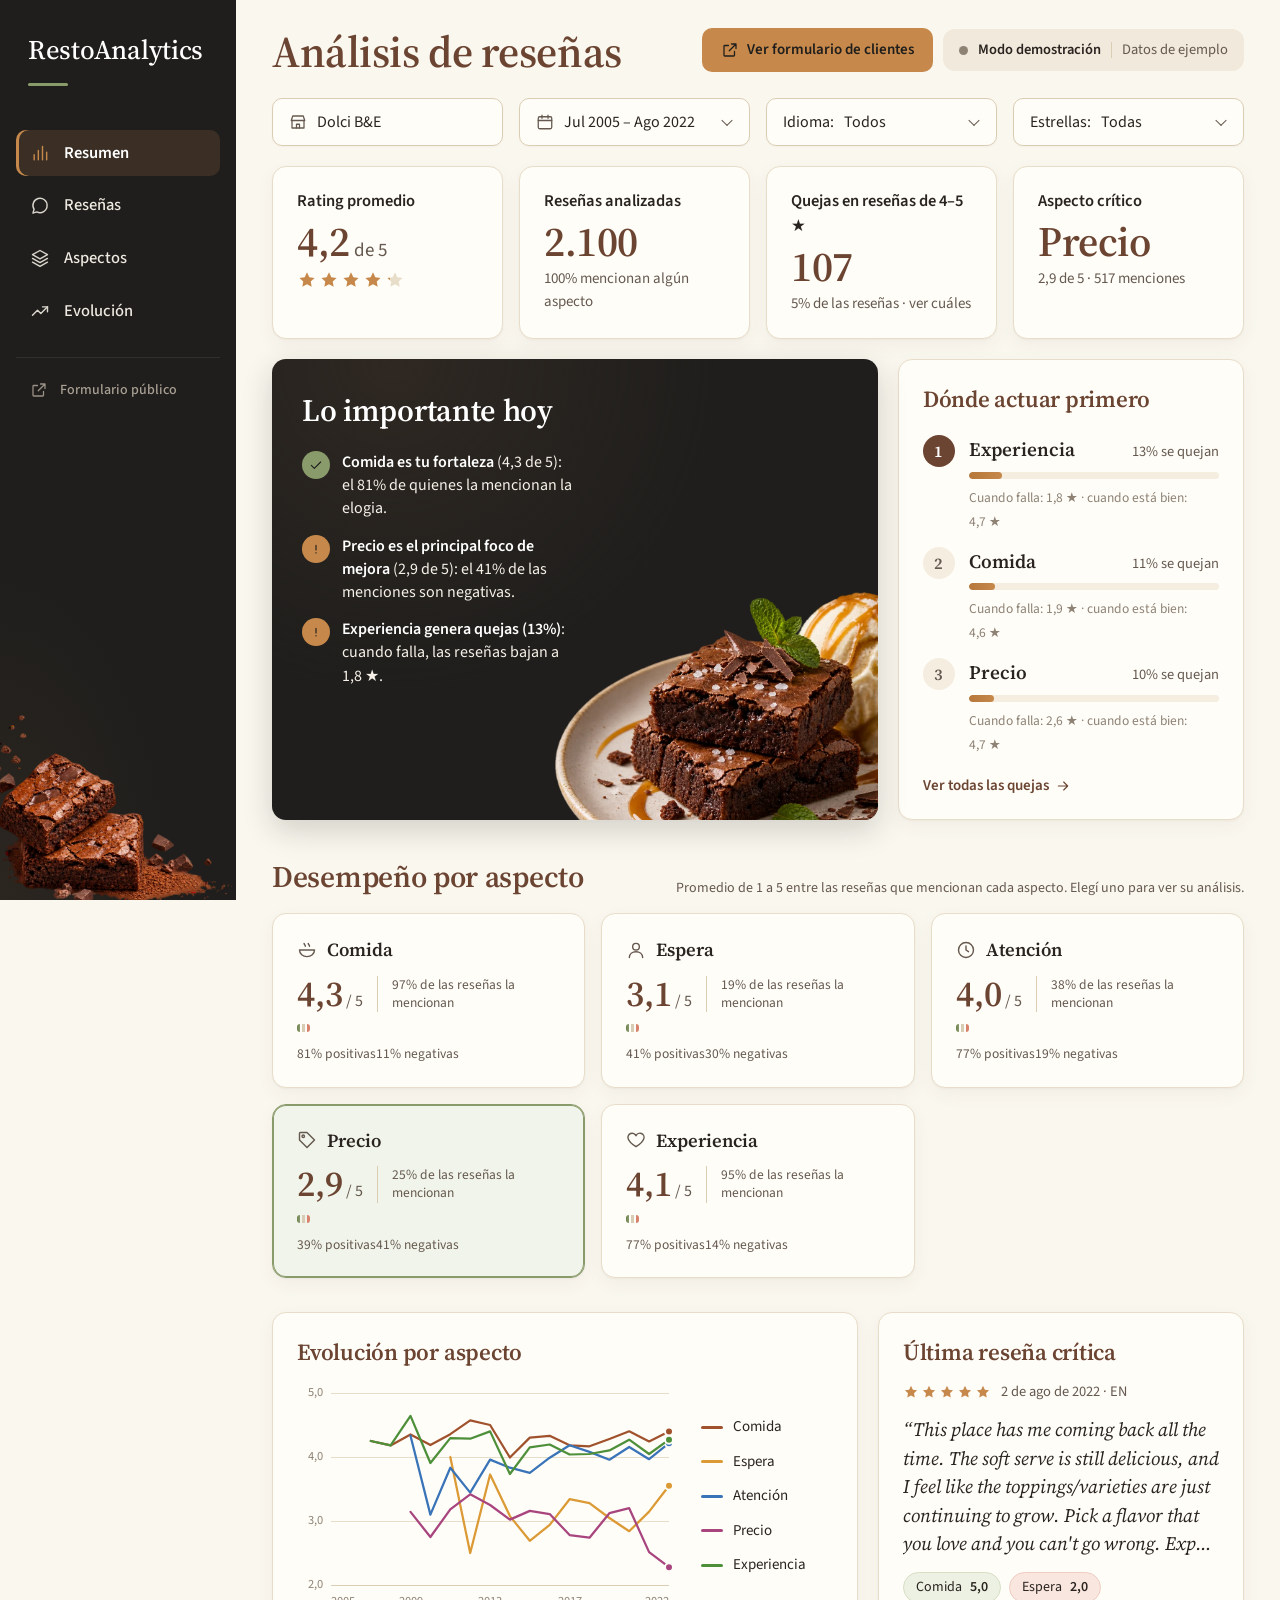
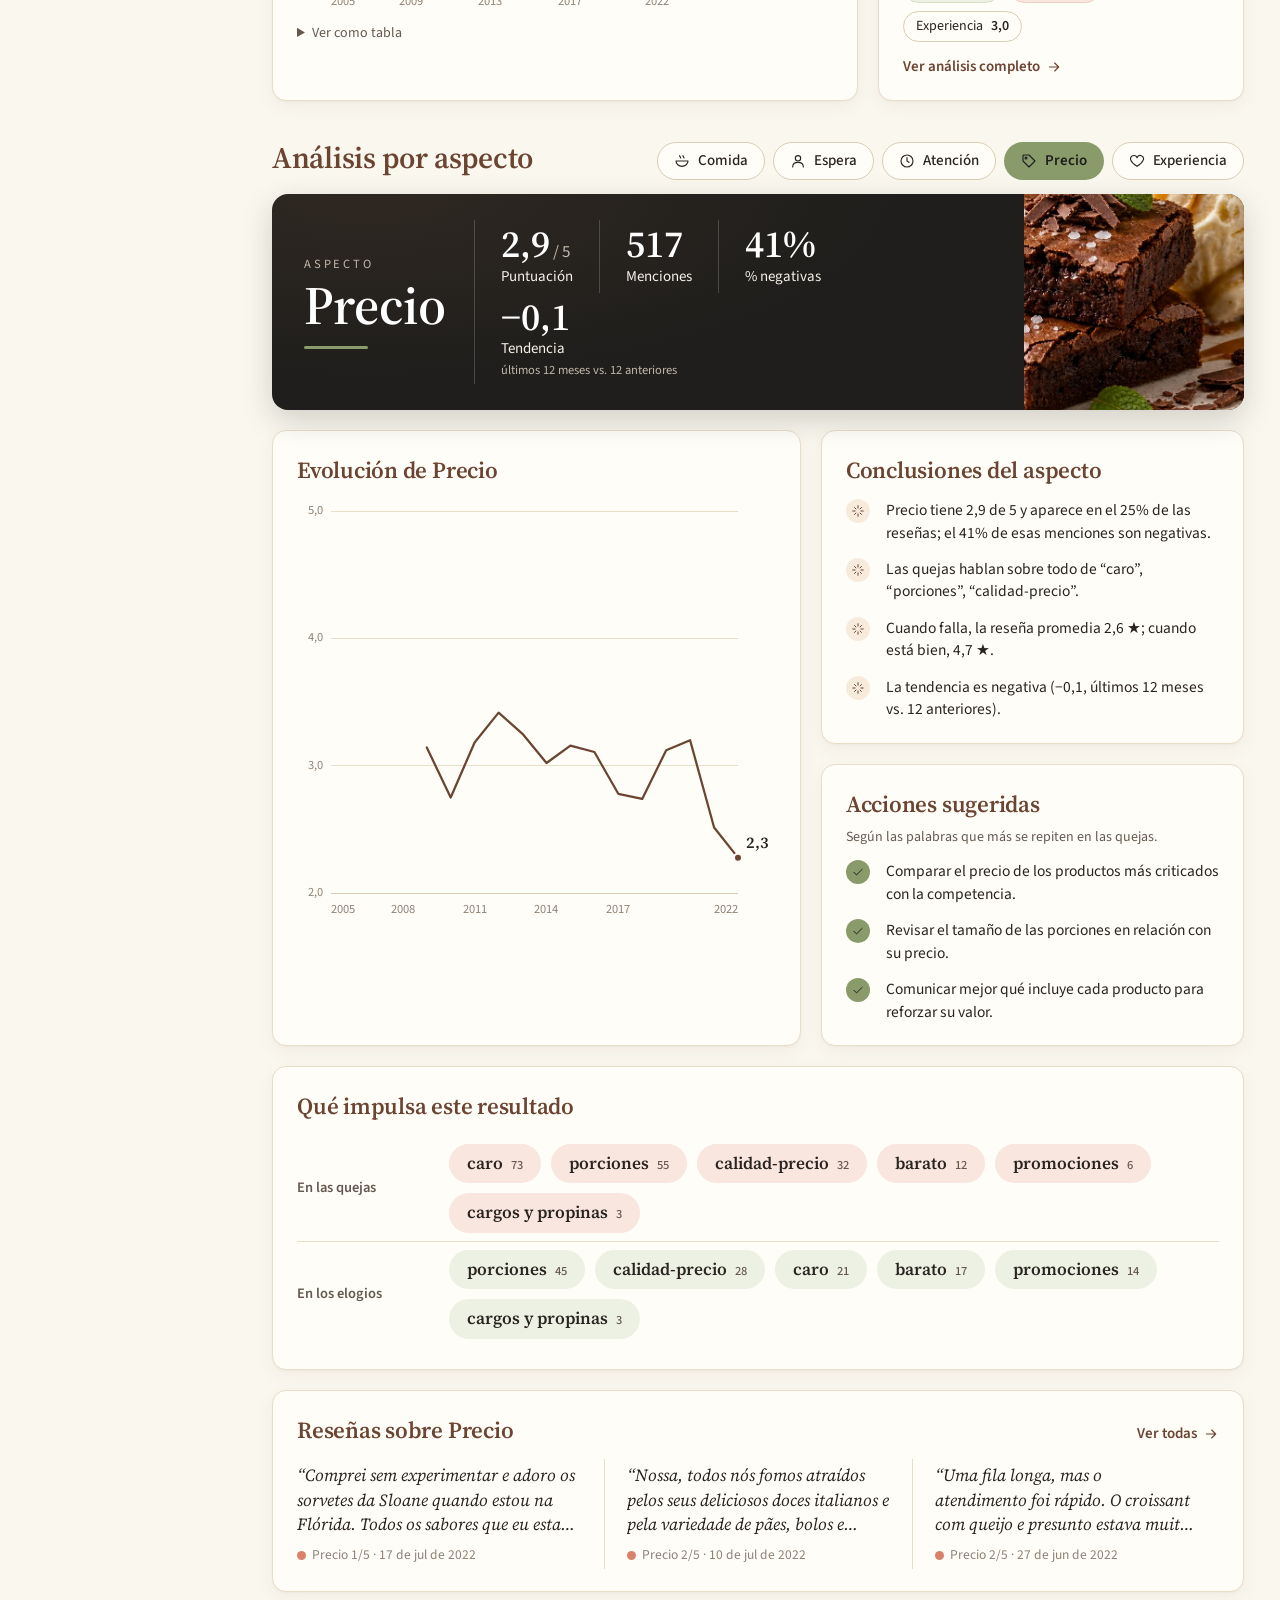
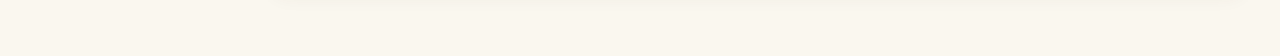
==== dashboard/index.html @ a72bbe3e "Dashboard de reseñas" ====
<!doctype html>
<html lang="es">
<head>
  <meta charset="utf-8">
  <meta name="viewport" content="width=device-width, initial-scale=1">
  <title>Resumen · RestoAnalytics</title>
  <meta name="description" content="Rendimiento y oportunidades del restaurante a partir de sus reseñas.">
  <link rel="icon" href="data:image/svg+xml,<svg xmlns='http://www.w3.org/2000/svg' viewBox='0 0 16 16'><rect width='16' height='16' rx='4' fill='%231F1E1C'/><path d='M4.5 12V9M8 12V5M11.5 12V7.5' stroke='%23C7894B' stroke-width='1.8' stroke-linecap='round'/></svg>">
  <link rel="preconnect" href="https://fonts.googleapis.com">
  <link rel="preconnect" href="https://fonts.gstatic.com" crossorigin>
  <link rel="stylesheet" href="https://fonts.googleapis.com/css2?family=Source+Sans+3:wght@400;500;600&family=Source+Serif+4:ital,opsz,wght@0,8..60,400;0,8..60,600;1,8..60,400&display=swap">
  <link rel="stylesheet" href="css/app.css">
</head>
<body class="app">
  <aside class="sidebar" id="sidebar"></aside>

  <main class="main" id="top">
    <header class="page-head">
      <div>
        <h1>Análisis de reseñas</h1>
      </div>
      <div class="sync" id="sync" role="status"></div>
    </header>

    <section class="filters" id="filters" aria-label="Filtros"></section>

    <div id="content">
      <section class="kpis" id="kpis" aria-label="Indicadores"></section>

      <section class="card received" id="received" hidden>
        <div class="related-head">
          <h2 class="card-title">Reseñas recibidas</h2>
          <a class="link" href="resenas.html?preset=pending">Ver en Reseñas <svg class="icon" width="16" height="16" viewBox="0 0 24 24" fill="none" stroke="currentColor" stroke-width="1.7" stroke-linecap="round" stroke-linejoin="round" aria-hidden="true"><path d="M5 12h14M13 6l6 6-6 6"/></svg></a>
        </div>
        <p class="muted small">Llegaron desde el formulario y esperan el análisis del modelo.</p>
        <div class="received-list" id="received-list"></div>
      </section>

      <section class="row-important">
        <div class="dark-card">
          <h2>Lo importante hoy</h2>
          <ul class="bullets" id="important-list"></ul>
          <div class="dark-img" aria-hidden="true">
            <img src="img/brownie-plato.webp" alt="">
          </div>
        </div>
        <div class="card">
          <h2 class="card-title">Dónde actuar primero</h2>
          <ol class="priority" id="priority"></ol>
          <a class="link" href="resenas.html?sent=neg">Ver todas las quejas <svg class="icon" width="16" height="16" viewBox="0 0 24 24" fill="none" stroke="currentColor" stroke-width="1.7" stroke-linecap="round" stroke-linejoin="round" aria-hidden="true"><path d="M5 12h14M13 6l6 6-6 6"/></svg></a>
        </div>
      </section>

      <section class="section">
        <div class="section-head">
          <h2>Desempeño por aspecto</h2>
          <p class="muted small">Promedio de 1 a 5 entre las reseñas que mencionan cada aspecto. Elegí uno para ver su análisis.</p>
        </div>
        <div class="aspects" id="aspects"></div>
      </section>

      <section class="row-evo" id="evolucion">
        <div class="card">
          <h2 class="card-title">Evolución por aspecto</h2>
          <div class="evo">
            <div class="chart" id="evo-chart"></div>
            <div class="legend" id="evo-legend" aria-label="Mostrar u ocultar aspectos"></div>
          </div>
          <details class="table-view">
            <summary>Ver como tabla</summary>
            <div class="table-scroll" id="evo-table"></div>
          </details>
        </div>
        <div class="card critical" id="critical"></div>
      </section>

      <section class="section" id="aspectos">
        <div class="section-head">
          <h2>Análisis por aspecto</h2>
          <div class="tabs" id="asp-tabs" role="group" aria-label="Aspecto"></div>
        </div>
        <div class="band" id="asp-band"></div>
        <div class="row-detail">
          <div class="card">
            <h2 class="card-title" id="asp-evo-title">Evolución</h2>
            <div class="chart" id="asp-evo"></div>
          </div>
          <div class="stack-cards">
            <div class="card">
              <h2 class="card-title">Conclusiones del aspecto</h2>
              <ul class="bullets light" id="asp-concl"></ul>
            </div>
            <div class="card">
              <h2 class="card-title">Acciones sugeridas</h2>
              <p class="muted small">Según las palabras que más se repiten en las quejas.</p>
              <ul class="bullets light" id="asp-actions"></ul>
            </div>
          </div>
        </div>
        <div class="card">
          <h2 class="card-title">Qué impulsa este resultado</h2>
          <div id="asp-drivers"></div>
        </div>
        <div class="card related-card">
          <div class="related-head">
            <h2 class="card-title" id="asp-related-title">Reseñas relacionadas</h2>
            <a class="link" id="asp-related-all" href="resenas.html">Ver todas <svg class="icon" width="16" height="16" viewBox="0 0 24 24" fill="none" stroke="currentColor" stroke-width="1.7" stroke-linecap="round" stroke-linejoin="round" aria-hidden="true"><path d="M5 12h14M13 6l6 6-6 6"/></svg></a>
          </div>
          <div class="related-list" id="asp-related"></div>
        </div>
      </section>
    </div>

    <section class="card empty-state" id="empty" hidden>
      <h2>No hay reseñas para estos filtros</h2>
      <p class="muted">Ampliá el período o quitá algún filtro.</p>
    </section>
  </main>

  <script type="module" src="js/resumen.js"></script>
</body>
</html>
---- dashboard/css/app.css ----
/* RestoAnalytics — estilos compartidos (dashboard y formulario público) */

:root {
  color-scheme: light;
  /* Paleta RestoAnalytics */
  --carbon: #1F1E1C;   /* Carbón profundo: sidebar, navegación y contraste */
  --marfil: #FAF7EF;   /* Marfil cálido: fondo principal */
  --cacao: #6B4432;    /* Cacao: títulos, métricas destacadas y énfasis */
  --caramelo: #C7894B; /* Caramelo tostado: acciones principales, resaltados, estado activo */
  --arena: #E8DDC8;    /* Beige arena: tarjetas, separadores, bordes, estados neutros */
  --salvia: #8A9B6B;   /* Salvia suave: etiquetas, filtros, hover, selección, acentos */

  --page: var(--marfil);
  --card: #FFFDF8;
  --card-2: #F4EDE0;
  --line: var(--arena);
  --line-2: #DACDB3;
  --ink: #2A2420;
  --ink-2: #65594F;
  --muted: #8E8275;

  --accent: var(--caramelo);
  --accent-hover: #B87A3D;
  --accent-wash: #F7EBDD;
  --sel: var(--salvia);
  --sel-wash: #F1F4EA;
  --good: #6F8150;
  --good-2: var(--salvia);
  --good-wash: #EDF1E3;

  --bad: #B0442E;
  --bad-soft: #D9826B;
  --bad-wash: #F8E6DF;
  --bad-line: #EFCDC2;
  --mid: #D8CCB4;
  --beige: #EFE5D3;

  --sidebar: var(--carbon);
  --sidebar-ink: #EFEAE1;
  --sidebar-muted: #A99F92;
  --sidebar-active: #3B2F25;
  --dark: var(--carbon);
  --dark-ink: #F6F1E8;
  --dark-muted: #C2B8AA;

  --star: var(--caramelo);
  --star-off: var(--arena);

  /* series de los gráficos (validadas para daltonismo, misma familia de color) */
  --c1: #A0522D; --c2: #DB9A35; --c3: #3A74B8; --c4: #A8457F; --c5: #4E8F3A;

  --serif: "Source Serif 4", Georgia, "Times New Roman", serif;
  --sans: "Source Sans 3", system-ui, -apple-system, "Segoe UI", sans-serif;
  --radius: 14px;
  --shadow: 0 1px 2px rgba(80, 55, 35, .04), 0 6px 18px rgba(80, 55, 35, .05);
}

* { box-sizing: border-box; }
html { -webkit-text-size-adjust: 100%; scroll-behavior: smooth; }
body {
  margin: 0; background: var(--page); color: var(--ink);
  font: 16px/1.5 var(--sans);
  -webkit-font-smoothing: antialiased;
}
h1, h2, h3 { margin: 0; font-family: var(--serif); font-weight: 600; letter-spacing: -.01em; color: var(--cacao); }
p { margin: 0; }
button, input, select, textarea { font: inherit; color: inherit; }
a { color: inherit; }
[hidden] { display: none !important; }
.muted { color: var(--ink-2); }
.small { font-size: 14px; }
.icon { flex: none; }
:focus-visible { outline: 2px solid var(--cacao); outline-offset: 2px; }
.clamp { display: -webkit-box; -webkit-line-clamp: 5; -webkit-box-orient: vertical; overflow: hidden; }
.clamp3 { display: -webkit-box; -webkit-line-clamp: 3; -webkit-box-orient: vertical; overflow: hidden; }

/* ================= Estructura del dashboard ================= */
body.app { display: grid; grid-template-columns: 236px minmax(0, 1fr); min-height: 100vh; }

.sidebar {
  position: sticky; top: 0; height: 100vh; overflow: hidden;
  display: flex; flex-direction: column;
  background: radial-gradient(120% 60% at 0% 100%, #2c2620 0%, transparent 60%), var(--sidebar);
  color: var(--sidebar-ink); padding: 30px 16px 0;
}
.brand { display: block; text-decoration: none; color: #fff; padding: 0 12px; }
.brand span { font-family: var(--serif); font-size: 27px; font-weight: 500; letter-spacing: -.01em; }
.brand i { display: block; width: 40px; height: 3px; border-radius: 2px; background: var(--good-2); margin-top: 12px; }
.nav { display: grid; gap: 6px; margin-top: 44px; }
.nav-item {
  display: flex; align-items: center; gap: 14px; width: 100%;
  padding: 11px 14px; border: 0; border-radius: 10px; background: none;
  color: var(--sidebar-ink); font-size: 16.5px; font-weight: 500; text-decoration: none; text-align: left; cursor: pointer;
  transition: background .15s;
}
.nav-item:hover { background: rgba(255, 255, 255, .06); }
.nav-item.active { background: var(--sidebar-active); color: #fff; font-weight: 600; box-shadow: inset 3px 0 0 var(--caramelo); }
.nav-item.active .icon { color: var(--caramelo); opacity: 1; }
.nav-item .icon { opacity: .9; }
.nav-extra { margin-top: 22px; padding-top: 14px; border-top: 1px solid rgba(255, 255, 255, .08); display: grid; gap: 2px; }
.nav-item.small { font-size: 14px; color: var(--sidebar-muted); padding: 8px 14px; gap: 12px; }
.nav-item.small:hover { color: #fff; }
.leaves { position: relative; margin: auto -16px 0; height: 230px; min-height: 150px; flex: 0 1 230px; pointer-events: none; }
.leaves img { position: absolute; left: -6px; bottom: -6px; width: 252px; }
@media (max-height: 520px) { .leaves { display: none; } }

.main { padding: 28px 36px 64px; min-width: 0; max-width: 1500px; width: 100%; }
.page-head { display: flex; justify-content: space-between; align-items: flex-start; gap: 16px; flex-wrap: wrap; }
.page-head h1 { font-size: 44px; line-height: 1.1; }
.page-head .lead { font-family: var(--serif); font-size: 19px; color: var(--ink-2); margin-top: 6px; }

.sync {
  display: inline-flex; align-items: center; gap: 10px; flex-wrap: wrap;
  background: #F1E9DB; border-radius: 12px; padding: 10px 16px; font-size: 14.5px;
}
.sync .dot { width: 9px; height: 9px; border-radius: 50%; background: var(--muted); flex: none; }
.sync[data-state="ok"] .dot { background: var(--salvia); box-shadow: 0 0 0 3px rgba(138, 155, 107, .25); }
.sync[data-state="error"] .dot { background: var(--bad); }
.sync b { font-weight: 600; }
.sync .sep { width: 1px; height: 16px; background: var(--line-2); }
.sync span:last-child { color: var(--ink-2); }

.head-actions { display: flex; align-items: center; gap: 10px; flex-wrap: wrap; }
.btn.form-link { height: 44px; padding: 0 18px; font-size: 15px; text-decoration: none; }

/* Filtros */
.filters { display: grid; grid-template-columns: repeat(auto-fit, minmax(210px, 1fr)); gap: 16px; margin: 22px 0 20px; }
.fbox {
  position: relative; display: flex; align-items: center; gap: 10px; min-width: 0;
  height: 48px; padding: 0 40px 0 16px; background: var(--card);
  border: 1px solid var(--line-2); border-radius: 10px; box-shadow: 0 1px 2px rgba(70, 55, 30, .04);
  font-size: 16px; cursor: pointer;
}
.fbox:focus-within { outline: 2px solid var(--cacao); outline-offset: 1px; }
.fbox .icon { color: var(--ink-2); }
.fbox .prefix { white-space: nowrap; }
.fbox select { appearance: none; -webkit-appearance: none; border: 0; background: transparent; flex: 1; min-width: 0; height: 100%; cursor: pointer; outline: none; padding: 0; text-overflow: ellipsis; }
.fbox .chev { position: absolute; right: 18px; top: 50%; width: 8px; height: 8px; border-right: 1.7px solid var(--ink-2); border-bottom: 1.7px solid var(--ink-2); transform: translateY(-70%) rotate(45deg); pointer-events: none; }
.fbox.static { cursor: default; padding-right: 16px; }
.fbox.static span { white-space: nowrap; overflow: hidden; text-overflow: ellipsis; }

/* Tarjetas */
.card { background: var(--card); border: 1px solid var(--line); border-radius: var(--radius); padding: 22px 24px; box-shadow: var(--shadow); min-width: 0; }
.card-title { font-size: 23px; margin-bottom: 12px; }
.link { display: inline-flex; align-items: center; gap: 6px; color: var(--cacao); font-weight: 600; font-size: 15px; text-decoration: none; }
.link:hover { text-decoration: underline; }

.kpis { display: grid; grid-template-columns: repeat(4, minmax(0, 1fr)); gap: 16px; }
.kpis.three { grid-template-columns: repeat(3, minmax(0, 1fr)); }
.kpi { display: flex; flex-direction: column; gap: 4px; text-align: left; text-decoration: none; color: inherit; font: inherit; }
.kpi-label { font-size: 16.5px; font-weight: 600; }
.kpi-value { font-family: var(--serif); font-size: 42px; font-weight: 600; line-height: 1.1; letter-spacing: -.01em; color: var(--cacao); }
.kpi-value small { font-family: var(--sans); font-size: 19px; font-weight: 400; color: var(--ink-2); letter-spacing: 0; }
.kpi-sub { font-size: 15px; color: var(--ink-2); }
.kpi .stars { margin-top: 2px; }
.kpi.clickable { cursor: pointer; transition: border-color .15s; }
.kpi.clickable:hover { border-color: var(--sel); }
.delta.good { color: var(--cacao); }
.delta.bad { color: var(--bad); }

.stars { display: inline-flex; gap: 2px; vertical-align: middle; }

/* Reseñas recibidas desde el formulario */
.received { margin-top: 20px; }
.received .muted.small { margin: -6px 0 14px; }
.received-list { display: grid; grid-template-columns: repeat(3, minmax(0, 1fr)); gap: 14px; }
.received-item { display: flex; flex-direction: column; gap: 8px; align-items: flex-start; padding: 14px 16px; border: 1px solid var(--line); border-radius: 12px; background: var(--sel-wash); text-decoration: none; transition: border-color .15s; }
.received-item:hover { border-color: var(--sel); }
.received-item .meta { display: flex; align-items: center; gap: 10px; flex-wrap: wrap; font-size: 14px; color: var(--ink-2); }
.received-item q { font-family: var(--serif); font-style: italic; font-size: 17px; line-height: 1.45; }
@media (max-width: 900px) { .received-list { grid-template-columns: 1fr; } }

/* Lo importante + prioridades */
.row-important { display: grid; grid-template-columns: minmax(0, 1.75fr) minmax(0, 1fr); gap: 20px; margin-top: 20px; }
.dark-card {
  position: relative; overflow: hidden; border-radius: var(--radius); min-height: 230px;
  background: radial-gradient(90% 120% at 20% 0%, #2f2822 0%, transparent 60%), var(--dark);
  color: var(--dark-ink); padding: 28px 30px; box-shadow: 0 10px 30px rgba(30, 25, 15, .18);
}
.dark-card h2 { color: #fff; font-size: 31px; margin-bottom: 18px; position: relative; z-index: 1; }
.dark-card .bullets { max-width: 50%; position: relative; z-index: 1; }
.dark-img { position: absolute; top: 0; right: 0; bottom: 0; width: 62%; pointer-events: none; overflow: hidden; }
.dark-img img { position: absolute; right: -10%; bottom: -14%; width: 96%; max-width: 460px; height: auto; }

.bullets { list-style: none; margin: 0; padding: 0; display: grid; gap: 14px; }
.bullets li { display: grid; grid-template-columns: 28px 1fr; gap: 12px; align-items: start; font-size: 16px; line-height: 1.45; }
.bullets b { font-weight: 600; color: #fff; }
.bullet { width: 28px; height: 28px; border-radius: 50%; display: grid; place-items: center; }
.bullet.good { background: var(--salvia); color: var(--carbon); }
.bullet.bad { background: var(--caramelo); color: var(--carbon); }
.bullet.eye, .bullet.info { background: rgba(255, 255, 255, .12); color: #fff; }
.bullets.light li { font-size: 15.5px; color: var(--ink); }
.bullets.light .bullet { width: 24px; height: 24px; }
.bullets.light .bullet.info { background: var(--accent-wash); color: var(--cacao); }

.priority { list-style: none; margin: 0 0 10px; padding: 0; display: grid; }
.priority li { display: grid; grid-template-columns: 32px 1fr; gap: 14px; padding: 7px 0; }
.rank { width: 32px; height: 32px; border-radius: 50%; display: grid; place-items: center; background: var(--card-2); color: var(--ink-2); font-family: var(--serif); font-weight: 600; }
.priority li:first-child .rank { background: var(--cacao); color: #fff; }
.prio-top { display: flex; justify-content: space-between; align-items: baseline; gap: 10px; }
.prio-name { border: 0; background: none; padding: 0; cursor: pointer; font-family: var(--serif); font-size: 19px; font-weight: 600; text-align: left; }
.prio-name:hover { color: var(--cacao); }
.prio-val { font-size: 14.5px; color: var(--ink-2); white-space: nowrap; }
.track { height: 7px; border-radius: 4px; background: var(--card-2); margin: 8px 0 6px; overflow: hidden; }
.track i { display: block; height: 100%; border-radius: 4px; background: linear-gradient(90deg, #B5773A, var(--caramelo)); }
.prio-note { font-size: 13.5px; color: var(--muted); }

/* Secciones */
.section { margin-top: 34px; }
.section-head { display: flex; justify-content: space-between; align-items: flex-end; gap: 8px 20px; flex-wrap: wrap; margin-bottom: 14px; }
.section-head h2 { font-size: 30px; }

/* Aspectos */
.aspects { display: grid; grid-template-columns: repeat(5, minmax(0, 1fr)); gap: 16px; }
.asp { display: flex; flex-direction: column; gap: 12px; text-align: left; cursor: pointer; font: inherit; color: inherit; transition: border-color .15s, background .15s; }
.asp:hover { border-color: var(--sel); }
.asp.selected { border-color: var(--sel); background: var(--sel-wash); box-shadow: 0 0 0 1px var(--sel) inset, var(--shadow); }
.asp.empty { cursor: default; }
.asp-head { display: flex; align-items: center; gap: 10px; font-family: var(--serif); font-size: 18.5px; font-weight: 600; }
.asp-head .icon { color: var(--ink-2); }
.asp-mid { display: grid; grid-template-columns: auto 1fr; gap: 14px; align-items: center; }
.asp-score { font-family: var(--serif); font-size: 36px; font-weight: 600; line-height: 1; white-space: nowrap; color: var(--cacao); }
.asp-score small { font-family: var(--sans); font-size: 16px; font-weight: 400; color: var(--ink-2); }
.asp-ment { font-size: 13.5px; color: var(--ink-2); border-left: 1px solid var(--line-2); padding-left: 14px; line-height: 1.35; }
.asp-delta { font-size: 13px; color: var(--ink-2); }
.asp-delta.good { color: var(--cacao); } .asp-delta.bad { color: var(--bad); }
.stack { display: flex; gap: 2px; height: 8px; }
.stack i { display: block; height: 100%; min-width: 3px; }
.stack i:first-child { border-radius: 4px 0 0 4px; }
.stack i:last-child { border-radius: 0 4px 4px 0; }
.stack i:only-child { border-radius: 4px; }
.stack .pos { background: linear-gradient(90deg, var(--good), var(--good-2)); }
.stack .mid { background: var(--mid); }
.stack .neg { background: var(--bad-soft); }
.asp-foot { display: flex; justify-content: space-between; font-size: 13.5px; color: var(--ink-2); }

/* Evolución */
.row-evo { display: grid; grid-template-columns: minmax(0, 1.6fr) minmax(0, 1fr); gap: 20px; margin-top: 34px; scroll-margin-top: 20px; }
.evo { display: grid; grid-template-columns: minmax(0, 1fr) 140px; gap: 12px; align-items: center; }
.legend { display: flex; flex-direction: column; gap: 2px; }
.legend button { display: inline-flex; align-items: center; gap: 10px; border: 0; background: none; padding: 5px 8px; border-radius: 8px; font-size: 15px; cursor: pointer; text-align: left; }
.legend button:hover { background: var(--card-2); }
.legend button[aria-pressed="false"] { color: var(--muted); }
.legend button[aria-pressed="false"] .key { opacity: .25; }
.key { width: 22px; height: 3px; border-radius: 2px; display: inline-block; flex: none; }
.chart { position: relative; width: 100%; min-width: 0; }
.chart svg { display: block; overflow: visible; }
.chart .grid { stroke: var(--line); stroke-width: 1; shape-rendering: crispEdges; }
.chart .base { stroke: var(--line-2); stroke-width: 1; shape-rendering: crispEdges; }
.chart .tick { fill: var(--muted); font-size: 12.5px; font-family: var(--sans); font-variant-numeric: tabular-nums; }
.chart .line { fill: none; stroke-width: 2.25; stroke-linejoin: round; stroke-linecap: round; }
.chart .dot { stroke: var(--card); stroke-width: 2; }
.chart .cross { stroke: var(--line-2); stroke-width: 1; }
.chart .end-label { fill: var(--ink); font-family: var(--serif); font-size: 16px; font-weight: 600; }
.chart-empty { color: var(--muted); padding: 48px 0; text-align: center; }
.table-view { margin-top: 12px; font-size: 14px; }
.table-view summary { cursor: pointer; color: var(--ink-2); width: max-content; }
.table-scroll { overflow-x: auto; }
table.data { border-collapse: collapse; width: 100%; font-size: 13.5px; font-variant-numeric: tabular-nums; margin-top: 8px; }
table.data th, table.data td { padding: 7px 10px; text-align: right; border-bottom: 1px solid var(--line); white-space: nowrap; }
table.data th:first-child, table.data td:first-child { text-align: left; }
table.data th { font-weight: 600; color: var(--ink-2); }

.critical .meta { display: flex; align-items: center; gap: 10px; flex-wrap: wrap; font-size: 14.5px; color: var(--ink-2); }
.quote { font-family: var(--serif); font-style: italic; font-size: 19px; line-height: 1.5; margin: 12px 0 14px; quotes: none; }
.critical .link { margin-top: 14px; }

.chips { display: flex; flex-wrap: wrap; gap: 8px; }
.chip { display: inline-flex; align-items: center; gap: 8px; padding: 4px 12px; border: 1px solid var(--line-2); border-radius: 999px; background: var(--card); font-size: 14px; white-space: nowrap; }
.chip b { font-weight: 600; font-variant-numeric: tabular-nums; }
.chip.neg { background: var(--bad-wash); border-color: var(--bad-line); }
.chip.pos { background: var(--good-wash); border-color: #D6DFC4; }
.chip.focus { box-shadow: 0 0 0 1.5px var(--ink-2); }
.chip.wait { background: var(--card-2); color: var(--ink-2); }

/* Análisis por aspecto */
#aspectos { scroll-margin-top: 20px; }
.tabs { display: flex; flex-wrap: wrap; gap: 8px; }
.tab { display: inline-flex; align-items: center; gap: 8px; height: 38px; padding: 0 16px; border-radius: 999px; border: 1px solid var(--line-2); background: var(--card); font-size: 15px; font-weight: 500; cursor: pointer; }
.tab:hover { border-color: var(--sel); }
.tab[aria-pressed="true"] { background: var(--salvia); border-color: transparent; color: var(--carbon); font-weight: 600; }

.band {
  position: relative; overflow: hidden; border-radius: 16px; min-height: 156px;
  display: grid; grid-template-columns: auto 1fr; align-items: center; gap: 28px;
  padding: 26px 32px; color: var(--dark-ink);
  background: radial-gradient(90% 140% at 10% 0%, #2f2822 0%, transparent 60%), var(--dark);
  box-shadow: 0 10px 30px rgba(30, 25, 15, .18);
}
.band-name .eyebrow { display: block; font-size: 12.5px; letter-spacing: .22em; text-transform: uppercase; color: var(--dark-muted); }
.band-name strong { display: block; font-family: var(--serif); font-size: 54px; font-weight: 600; line-height: 1.05; color: #fff; margin-top: 4px; }
.band-name i { display: block; width: 64px; height: 3px; border-radius: 2px; background: var(--good-2); margin-top: 12px; }
.band-stats { display: flex; flex-wrap: wrap; margin-right: 280px; position: relative; z-index: 1; }
.band-stats > div { display: flex; flex-direction: column; padding: 4px 26px; border-left: 1px solid rgba(255, 255, 255, .18); }
.band-stats b { font-family: var(--serif); font-size: 38px; font-weight: 600; color: #fff; line-height: 1.1; white-space: nowrap; }
.band-stats b small { font-family: var(--sans); font-size: 17px; font-weight: 400; color: var(--dark-muted); }
.band-stats span { font-size: 15px; }
.band-stats small { font-size: 12.5px; color: var(--dark-muted); }
.band-img { position: absolute; top: 0; right: 0; bottom: 0; width: 290px; pointer-events: none; overflow: hidden; }
.band-img img { position: absolute; right: -14%; top: 50%; height: 175%; width: auto; transform: translateY(-50%); }

.row-detail { display: grid; grid-template-columns: minmax(0, 1.25fr) minmax(0, 1fr); gap: 20px; margin: 20px 0; }
.stack-cards { display: grid; gap: 20px; }
.stack-cards .card .muted.small { margin: -6px 0 12px; }

.driver-row { display: grid; grid-template-columns: 140px 1fr; gap: 12px; align-items: center; padding: 8px 0; }
.driver-row + .driver-row { border-top: 1px solid var(--line); }
.driver-label { font-size: 14.5px; font-weight: 600; color: var(--ink-2); }
.driver-list { display: flex; flex-wrap: wrap; gap: 10px; }
.driver { display: inline-flex; align-items: baseline; gap: 8px; padding: 7px 18px; border-radius: 999px; background: var(--beige); font-family: var(--serif); font-size: 17px; font-weight: 600; }
.driver small { font-family: var(--sans); font-size: 12.5px; font-weight: 500; color: var(--ink-2); }
.driver.neg { background: var(--bad-wash); }
.driver.pos { background: var(--good-wash); }

.related-card { margin-top: 20px; }
.related-head { display: flex; justify-content: space-between; align-items: baseline; gap: 12px; }
.related-list { display: grid; grid-template-columns: repeat(3, minmax(0, 1fr)); }
.related { display: block; padding: 4px 22px; border-left: 1px solid var(--line); text-decoration: none; }
.related:first-child { border-left: 0; padding-left: 0; }
.related q { font-family: var(--serif); font-style: italic; font-size: 17px; line-height: 1.45; }
.related:hover q { color: var(--cacao); }
.related .meta { display: flex; align-items: center; gap: 6px; margin-top: 8px; font-size: 13.5px; color: var(--muted); }
.score-dot { width: 9px; height: 9px; border-radius: 50%; display: inline-block; background: var(--mid); }
.score-dot.s1, .score-dot.s2 { background: var(--bad-soft); }
.score-dot.s4, .score-dot.s5 { background: var(--good); }

.empty-state { margin-top: 24px; text-align: center; padding: 56px 20px; }
.empty-state p { margin-top: 6px; }

/* ================= Explorador de reseñas ================= */
.pills { display: flex; flex-wrap: wrap; gap: 10px; margin: 20px 0; }
.pill { height: 42px; padding: 0 20px; border-radius: 999px; border: 1px solid var(--line-2); background: var(--card); font-size: 15.5px; font-weight: 500; cursor: pointer; }
.pill:hover { border-color: var(--sel); }
.pill[aria-pressed="true"] { background: var(--salvia); border-color: transparent; color: var(--carbon); font-weight: 600; }

.explorer { display: grid; grid-template-columns: minmax(340px, .9fr) minmax(0, 1.3fr); gap: 20px; align-items: start; }
.list-card { padding: 16px; }
.search { display: flex; align-items: center; gap: 10px; height: 48px; padding: 0 14px; border: 1px solid var(--line-2); border-radius: 10px; background: #fff; color: var(--ink-2); }
.search:focus-within { outline: 2px solid var(--cacao); outline-offset: 1px; }
.search input { flex: 1; min-width: 0; border: 0; background: none; outline: none; font-size: 16px; color: var(--ink); }
.tool-row { display: grid; grid-template-columns: repeat(3, minmax(0, 1fr)); gap: 8px; margin-top: 10px; }
.tool-row select {
  appearance: none; -webkit-appearance: none; height: 40px; min-width: 0; border-radius: 8px; border: 1px solid var(--line-2);
  background: var(--card) url("data:image/svg+xml,%3Csvg xmlns='http://www.w3.org/2000/svg' width='10' height='6'%3E%3Cpath d='M1 1l4 4 4-4' fill='none' stroke='%235c574f' stroke-width='1.5' stroke-linecap='round'/%3E%3C/svg%3E") no-repeat right 10px center;
  padding: 0 26px 0 10px; font-size: 14px; cursor: pointer; text-overflow: ellipsis;
}
.icon-btn { width: 40px; height: 40px; display: grid; place-items: center; border-radius: 8px; border: 1px solid var(--line-2); background: var(--card); cursor: pointer; color: var(--ink-2); }
.icon-btn:hover { background: var(--card-2); }
#count { margin: 10px 2px 8px; }
.list { display: grid; gap: 12px; }
.list-empty { padding: 32px 8px; text-align: center; }
.item { display: grid; gap: 8px; width: 100%; text-align: left; padding: 15px 16px; border: 1px solid var(--line); border-radius: 12px; background: var(--card); cursor: pointer; transition: border-color .15s, background .15s; }
.item:hover { border-color: var(--sel); }
.item.selected { border-color: var(--sel); background: var(--sel-wash); box-shadow: 0 0 0 1px var(--sel) inset; }
.item .meta, .detail .meta { display: flex; align-items: center; gap: 10px; flex-wrap: wrap; font-size: 14px; color: var(--ink-2); }
.flags { margin-left: auto; display: inline-flex; gap: 6px; color: var(--cacao); }
.item .quote { font-size: 17px; margin: 0; }
.no-rating { font-size: 13px; font-style: italic; color: var(--muted); }
.quote mark, .a-frag mark { background: rgba(199, 137, 75, .32); color: inherit; border-radius: 3px; padding: 0 1px; }
.btn.more { width: 100%; margin-top: 12px; justify-content: center; }

.detail { position: sticky; top: 20px; max-height: calc(100vh - 40px); overflow: auto; padding: 26px 30px; }
.detail-title { font-size: 31px; margin-bottom: 8px; }
.quote.big { font-size: 22px; margin: 14px 0; }
.orig summary { cursor: pointer; color: var(--cacao); font-size: 14.5px; font-weight: 600; }
.orig p { margin-top: 8px; font-size: 15px; color: var(--ink-2); font-style: italic; }
.sub-title { font-size: 23px; margin: 24px 0 8px; }
table.asp-table { width: 100%; border-collapse: collapse; font-size: 14.5px; }
table.asp-table th { text-align: left; font-size: 14px; font-weight: 600; color: var(--ink-2); padding: 8px 10px; border-bottom: 1px solid var(--line-2); }
table.asp-table td { padding: 12px 10px; border-bottom: 1px solid var(--line); vertical-align: top; }
.a-name { font-family: var(--serif); font-size: 17px; font-weight: 600; white-space: nowrap; }
.a-name .icon { vertical-align: -3px; margin-right: 8px; color: var(--ink-2); }
.a-score { white-space: nowrap; color: var(--ink-2); }
.a-score b { font-family: var(--serif); font-size: 17px; color: var(--ink); }
.mini { display: block; width: 100px; height: 6px; border-radius: 3px; background: var(--card-2); margin-top: 6px; overflow: hidden; }
.mini i { display: block; height: 100%; border-radius: 3px; }
.mini .pos { background: linear-gradient(90deg, var(--good), var(--good-2)); }
.mini .mid { background: var(--mid); }
.mini .neg { background: var(--bad-soft); }
.a-frag q { font-family: var(--serif); font-style: italic; }
.a-expl { color: var(--ink-2); }
tr.na td { color: var(--muted); }
tr.na .a-name { color: var(--ink-2); }
.general { font-size: 16px; line-height: 1.55; }
.notice { display: flex; gap: 10px; align-items: flex-start; margin-top: 16px; padding: 14px 16px; border-radius: 10px; background: var(--card-2); color: var(--ink-2); font-size: 15px; }
.reply-box { margin-top: 22px; padding: 14px 16px; border-radius: 12px; background: var(--accent-wash); border: 1px solid #EBD3B8; }
.reply-head { display: flex; align-items: center; gap: 8px; color: var(--cacao); margin-bottom: 6px; }
.reply-head .muted { margin-left: auto; font-size: 13.5px; }
.reply-form textarea { width: 100%; margin-top: 22px; border: 1px solid var(--line-2); border-radius: 10px; padding: 12px 14px; background: #fff; resize: vertical; font-size: 15.5px; }
.reply-form textarea:focus { outline: 2px solid var(--cacao); outline-offset: 1px; }
.actions { display: flex; gap: 12px; flex-wrap: wrap; margin-top: 22px; }
.note { margin-top: 10px; }
.detail-empty { display: grid; place-items: center; gap: 10px; padding: 80px 20px; color: var(--muted); text-align: center; }
.back { display: none; align-items: center; gap: 6px; border: 0; background: none; padding: 0; margin-bottom: 14px; color: var(--cacao); font-weight: 600; cursor: pointer; }

/* Botones */
.btn { display: inline-flex; align-items: center; justify-content: center; gap: 8px; height: 46px; padding: 0 24px; border-radius: 10px; border: 1px solid #cfc7b6; background: var(--card); font-size: 16px; font-weight: 500; cursor: pointer; transition: background .15s, border-color .15s; }
.btn:hover { background: var(--card-2); }
.btn.primary { background: var(--caramelo); border-color: transparent; color: var(--carbon); font-weight: 600; }
.btn.primary:hover { background: var(--accent-hover); }
.btn.primary:disabled { opacity: .6; cursor: wait; }
.btn.on { background: var(--sel-wash); border-color: var(--sel); color: var(--cacao); }

/* Tooltip y aviso */
.tip { position: fixed; z-index: 80; pointer-events: none; background: var(--card); border: 1px solid var(--line-2); border-radius: 10px; padding: 8px 12px; font-size: 13px; box-shadow: 0 8px 24px rgba(40, 30, 10, .14); min-width: 150px; max-width: 280px; }
.tip-title { color: var(--ink-2); margin-bottom: 4px; font-weight: 600; }
.tip-row { display: flex; align-items: center; gap: 8px; line-height: 1.75; }
.tip-row b { font-variant-numeric: tabular-nums; min-width: 28px; }
.tip-row span { color: var(--ink-2); }
.toast { position: fixed; left: 50%; bottom: 22px; transform: translateX(-50%); z-index: 90; background: var(--ink); color: var(--page); padding: 11px 18px; border-radius: 10px; font-size: 15px; max-width: calc(100% - 32px); box-shadow: 0 8px 24px rgba(0, 0, 0, .2); }

/* ================= Responsive del dashboard ================= */
@media (max-width: 1360px) {
  .aspects { grid-template-columns: repeat(3, minmax(0, 1fr)); }
  .band-stats { margin-right: 200px; }
  .band-img { width: 220px; }
}
@media (max-width: 1180px) {
  .row-important, .row-evo, .row-detail { grid-template-columns: 1fr; }
  .kpis { grid-template-columns: repeat(2, minmax(0, 1fr)); }
}
@media (max-width: 1023px) {
  .explorer { grid-template-columns: 1fr; }
  .detail { display: none; }
  body.detail-open { overflow: hidden; }
  body.detail-open .detail { display: block; position: fixed; inset: 0; z-index: 60; max-height: none; border-radius: 0; border: 0; padding: 20px 18px 40px; }
  .back { display: inline-flex; }
}
@media (max-width: 900px) {
  body.app { grid-template-columns: 1fr; grid-template-rows: auto 1fr; }
  .sidebar { position: static; height: auto; flex-direction: row; flex-wrap: wrap; align-items: center; gap: 10px 16px; padding: 14px 16px; }
  .brand span { font-size: 22px; }
  .brand i { margin-top: 6px; width: 28px; }
  .nav, .nav-extra { display: flex; margin: 0; padding: 0; border: 0; gap: 4px; overflow-x: auto; width: 100%; }
  .nav-item { width: auto; white-space: nowrap; padding: 8px 12px; font-size: 15px; gap: 8px; }
  .nav-item.small { padding: 6px 10px; }
  .leaves { display: none; }
  .main { padding: 20px 16px 48px; }
  .page-head h1 { font-size: 34px; }
  .page-head .lead { font-size: 17px; }
  .evo { grid-template-columns: 1fr; }
  .legend { flex-direction: row; flex-wrap: wrap; }
  .band { grid-template-columns: 1fr; gap: 16px; }
  .band-stats { margin-right: 0; }
  .band-stats > div:first-child { border-left: 0; padding-left: 0; }
  .band-img { display: none; }
  .related-list { grid-template-columns: 1fr; }
  .related { border-left: 0; border-top: 1px solid var(--line); padding: 14px 0; }
  .related:first-child { border-top: 0; padding-top: 4px; }
}
@media (max-width: 640px) {
  .kpis, .kpis.three { grid-template-columns: repeat(2, minmax(0, 1fr)); gap: 10px; }
  .kpis.three > :first-child { grid-column: 1 / -1; }
  .card { padding: 16px 18px; }
  .kpi-value { font-size: 32px; }
  .kpi-label { font-size: 15px; }
  .aspects { grid-template-columns: 1fr; }
  .dark-card .bullets { max-width: 100%; }
  .dark-img { display: none; }
  .section-head h2 { font-size: 26px; }
  .band-name strong { font-size: 42px; }
  .band-stats > div { padding: 6px 16px 6px 0; border-left: 0; }
  .band-stats b { font-size: 30px; }
  .driver-row { grid-template-columns: 1fr; }
  .tool-row { grid-template-columns: 1fr 1fr; }
  table.asp-table thead { display: none; }
  table.asp-table tr { display: grid; grid-template-columns: 1fr auto; gap: 4px 12px; padding: 12px 0; border-bottom: 1px solid var(--line); }
  table.asp-table td { border: 0; padding: 0; }
  table.asp-table td.a-frag, table.asp-table td.a-expl, tr.na td[colspan] { grid-column: 1 / -1; }
}

/* ================= Impresión (Reportes) ================= */
@media print {
  body.app { display: block; background: #fff; }
  .sidebar, .sync, .tabs, .pills, .actions, .table-view, .link, .list-tools, .btn.more, .back { display: none !important; }
  .main { padding: 0; max-width: none; }
  .card, .dark-card, .band { box-shadow: none; break-inside: avoid; }
  .detail { position: static; max-height: none; overflow: visible; }
  .fbox { box-shadow: none; }
}

/* ================= Formulario público ================= */
body.public { display: grid; grid-template-columns: minmax(340px, 42%) 1fr; min-height: 100vh; }
.pub-aside {
  position: sticky; top: 0; height: 100vh; overflow: hidden; color: #fff; padding: 56px 48px;
  background: radial-gradient(100% 70% at 0% 0%, #2f2822 0%, transparent 60%), var(--sidebar);
}
.pub-aside-text { position: relative; z-index: 2; }
.pub-aside .eyebrow { font-size: 13px; letter-spacing: .22em; text-transform: uppercase; color: var(--dark-muted); }
.pub-name { font-family: var(--serif); font-size: 54px; font-weight: 600; line-height: 1.05; margin-top: 10px; }
.rule { display: block; width: 64px; height: 3px; border-radius: 2px; background: var(--good-2); margin-top: 18px; }
.pub-hero { position: absolute; right: 4%; bottom: 3%; width: 78%; z-index: 1; }
.pub-hero img { display: block; width: 100%; }

.pub-main { position: relative; display: flex; flex-direction: column; align-items: center; justify-content: center; padding: 72px 24px 32px; }
.lang { position: absolute; top: 24px; right: 24px; display: flex; gap: 2px; background: var(--card-2); border-radius: 10px; padding: 3px; }
.lang button { height: 32px; padding: 0 12px; border: 0; background: none; border-radius: 7px; font-size: 13.5px; font-weight: 600; color: var(--ink-2); cursor: pointer; }
.lang button[aria-pressed="true"] { background: var(--card); color: var(--ink); box-shadow: 0 1px 2px rgba(0, 0, 0, .08); }
.pub-card { width: 100%; max-width: 580px; background: var(--card); border: 1px solid var(--line); border-radius: 18px; padding: 36px 36px 28px; box-shadow: var(--shadow); }
.pub-card h1 { font-size: 38px; line-height: 1.1; }
.pub-card .lead { font-size: 17px; color: var(--ink-2); margin: 10px 0 26px; }
.field { margin: 0 0 22px; padding: 0; border: 0; min-width: 0; }
.field > label, .field legend { display: block; font-size: 16px; font-weight: 600; margin-bottom: 8px; padding: 0; }
.opt { font-weight: 400; color: var(--muted); }
.rating-row { display: flex; align-items: center; gap: 12px; flex-wrap: wrap; }
.star-input { display: flex; gap: 2px; }
.star-btn { width: 46px; height: 46px; padding: 4px; border: 0; background: none; border-radius: 10px; cursor: pointer; }
.star-btn svg { width: 100%; height: 100%; fill: var(--star-off); transition: fill .12s, transform .12s; }
.star-btn.on svg { fill: var(--star); }
.star-btn:hover svg { transform: scale(1.06); }
.rating-label { font-size: 15.5px; color: var(--ink-2); min-width: 96px; }
.clear { border: 0; background: none; padding: 0; color: var(--cacao); font-size: 14px; text-decoration: underline; cursor: pointer; }
.field textarea, .field input {
  width: 100%; border: 1px solid var(--line-2); border-radius: 12px; padding: 14px 16px; background: #fff;
  font-size: 16.5px; line-height: 1.5; transition: border-color .15s, box-shadow .15s;
}
.field textarea { resize: vertical; min-height: 170px; }
.field textarea:focus, .field input:focus { outline: none; border-color: var(--caramelo); box-shadow: 0 0 0 3px rgba(199, 137, 75, .22); }
.under { display: flex; justify-content: space-between; align-items: flex-start; gap: 12px; margin-top: 10px; }
.topics { display: flex; flex-wrap: wrap; gap: 6px; align-items: center; font-size: 13.5px; color: var(--ink-2); }
.topic { background: var(--card-2); border-radius: 999px; padding: 2px 10px; }
.counter { font-size: 13px; color: var(--muted); font-variant-numeric: tabular-nums; white-space: nowrap; padding-top: 2px; }
.hp { position: absolute; left: -9999px; width: 1px; height: 1px; opacity: 0; }
.error { color: var(--bad); font-size: 15px; margin-bottom: 12px; }
.btn.big { width: 100%; height: 54px; font-size: 17.5px; }
.privacy { font-size: 13.5px; color: var(--muted); text-align: center; margin-top: 14px; }
.thanks { text-align: center; padding: 48px 36px; outline: none; }
.thanks-icon { width: 64px; height: 64px; border-radius: 50%; display: grid; place-items: center; background: var(--caramelo); color: var(--carbon); margin: 0 auto 18px; }
.thanks .lead { margin-bottom: 24px; }
.powered { margin-top: 22px; font-size: 13.5px; color: var(--muted); }
.powered b { font-family: var(--serif); font-weight: 600; color: var(--ink-2); }

@media (max-width: 900px) {
  body.public { grid-template-columns: 1fr; grid-template-rows: auto 1fr; }
  .pub-aside { position: relative; height: auto; min-height: 230px; padding: 28px 22px; }
  .pub-name { font-size: 38px; }
  .pub-hero { width: 46%; right: 2%; bottom: -8%; }
    .pub-main { padding: 16px 14px 28px; justify-content: flex-start; }
  .lang { position: static; align-self: flex-end; margin-bottom: 12px; }
  .pub-card { padding: 24px 20px 22px; border-radius: 16px; }
  .pub-card h1 { font-size: 30px; }
  .star-btn { width: 44px; height: 44px; }
  .under { flex-direction: column; gap: 6px; }
}
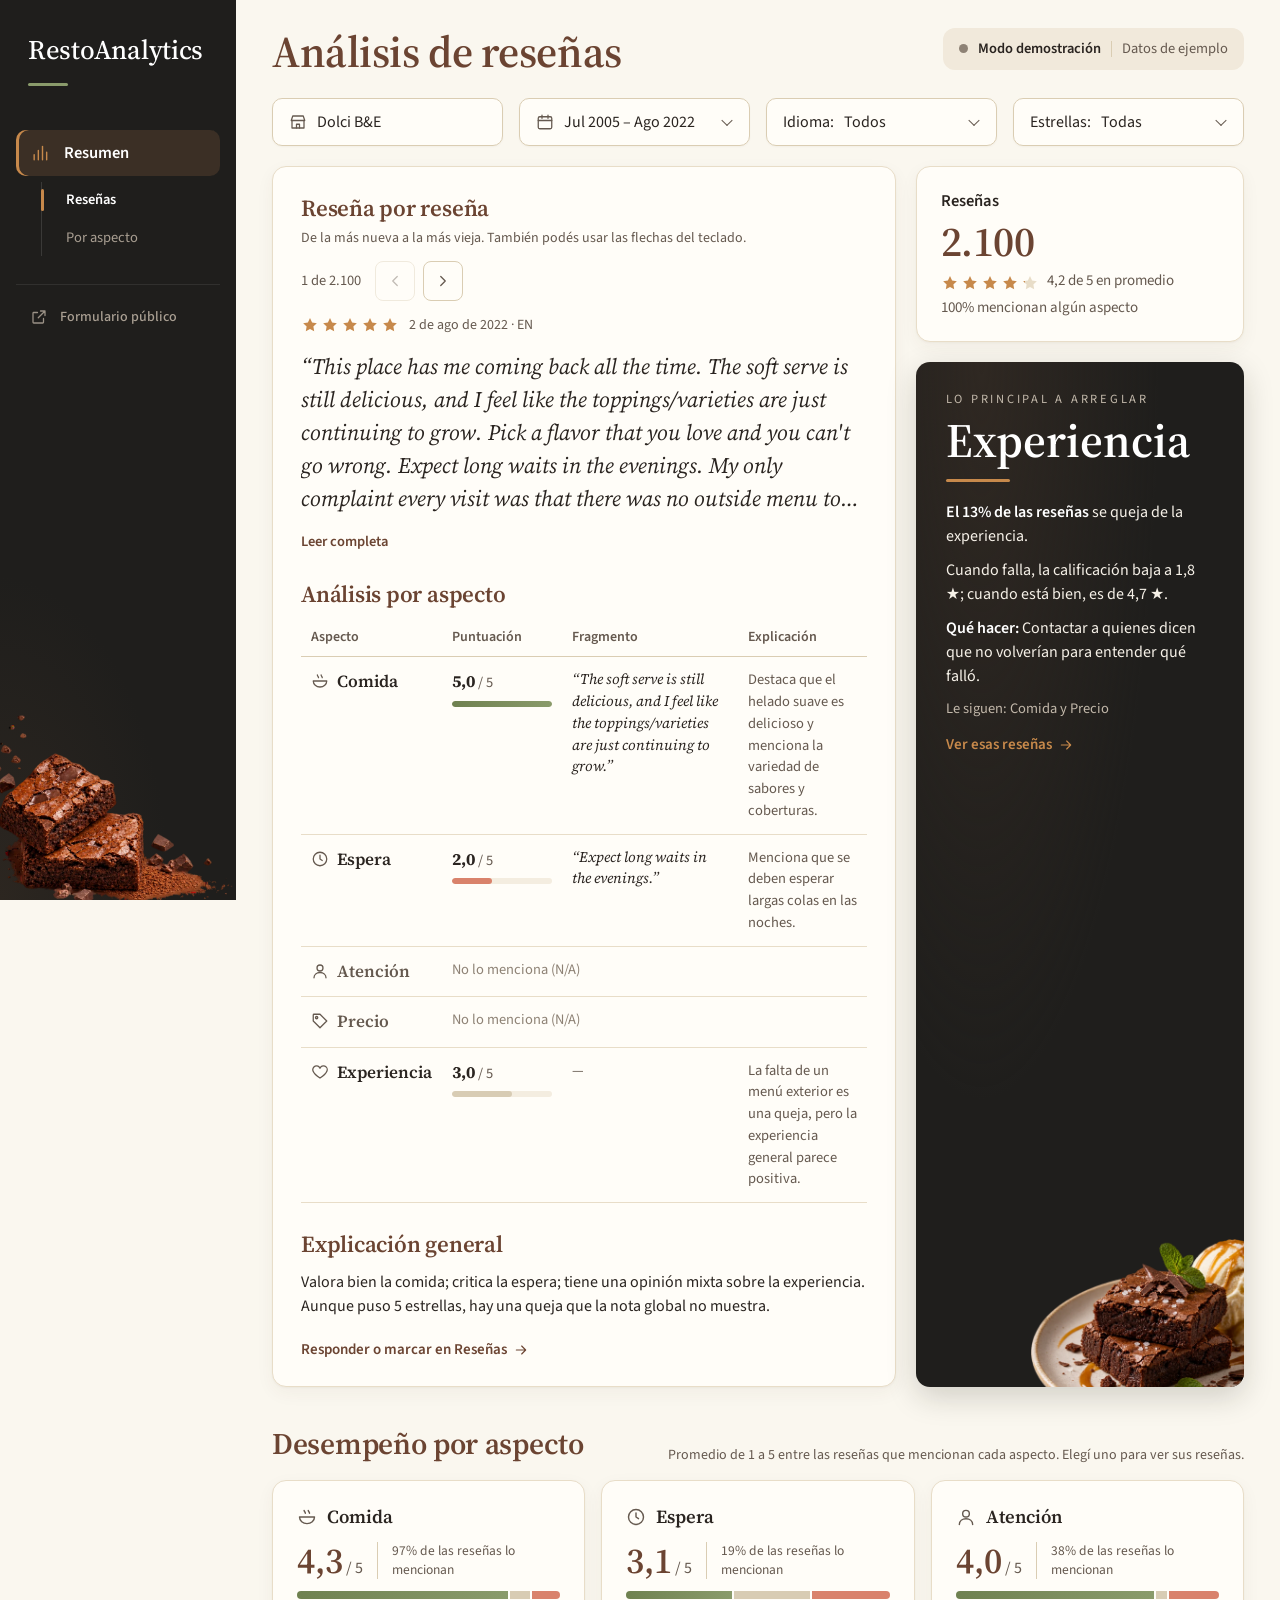
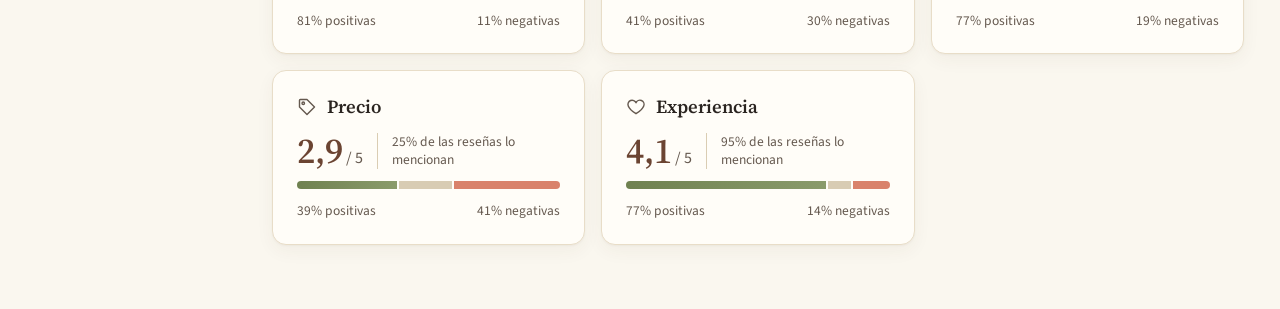
==== commit dc41ab08: "Dashboard: Resumen más simple con reseña por reseña y menú por secciones" ====
--- a/dashboard/index.html
+++ b/dashboard/index.html
@@ -4,7 +4,7 @@
   <meta charset="utf-8">
   <meta name="viewport" content="width=device-width, initial-scale=1">
   <title>Resumen · RestoAnalytics</title>
-  <meta name="description" content="Rendimiento y oportunidades del restaurante a partir de sus reseñas.">
+  <meta name="description" content="Las reseñas del restaurante, una por una, con lo que marca cada aspecto.">
   <link rel="icon" href="data:image/svg+xml,<svg xmlns='http://www.w3.org/2000/svg' viewBox='0 0 16 16'><rect width='16' height='16' rx='4' fill='%231F1E1C'/><path d='M4.5 12V9M8 12V5M11.5 12V7.5' stroke='%23C7894B' stroke-width='1.8' stroke-linecap='round'/></svg>">
   <link rel="preconnect" href="https://fonts.googleapis.com">
   <link rel="preconnect" href="https://fonts.gstatic.com" crossorigin>
@@ -14,7 +14,7 @@
 <body class="app">
   <aside class="sidebar" id="sidebar"></aside>
 
-  <main class="main" id="top">
+  <main class="main">
     <header class="page-head">
       <div>
         <h1>Análisis de reseñas</h1>
@@ -25,89 +25,25 @@
     <section class="filters" id="filters" aria-label="Filtros"></section>
 
     <div id="content">
-      <section class="kpis" id="kpis" aria-label="Indicadores"></section>
-
-      <section class="card received" id="received" hidden>
-        <div class="related-head">
-          <h2 class="card-title">Reseñas recibidas</h2>
-          <a class="link" href="resenas.html?preset=pending">Ver en Reseñas <svg class="icon" width="16" height="16" viewBox="0 0 24 24" fill="none" stroke="currentColor" stroke-width="1.7" stroke-linecap="round" stroke-linejoin="round" aria-hidden="true"><path d="M5 12h14M13 6l6 6-6 6"/></svg></a>
-        </div>
-        <p class="muted small">Llegaron desde el formulario y esperan el análisis del modelo.</p>
-        <div class="received-list" id="received-list"></div>
-      </section>
-
-      <section class="row-important">
-        <div class="dark-card">
-          <h2>Lo importante hoy</h2>
-          <ul class="bullets" id="important-list"></ul>
-          <div class="dark-img" aria-hidden="true">
-            <img src="img/brownie-plato.webp" alt="">
+      <section class="row-top">
+        <article class="card viewer" id="viewer" aria-label="Reseña por reseña"></article>
+        <div class="side-stack">
+          <div class="card kpi" id="kpi-count"></div>
+          <div class="dark-card fix" id="fix">
+            <div class="fix-body" id="fix-body"></div>
+            <div class="dark-img" aria-hidden="true">
+              <img src="img/brownie-plato.webp" alt="">
+            </div>
           </div>
         </div>
-        <div class="card">
-          <h2 class="card-title">Dónde actuar primero</h2>
-          <ol class="priority" id="priority"></ol>
-          <a class="link" href="resenas.html?sent=neg">Ver todas las quejas <svg class="icon" width="16" height="16" viewBox="0 0 24 24" fill="none" stroke="currentColor" stroke-width="1.7" stroke-linecap="round" stroke-linejoin="round" aria-hidden="true"><path d="M5 12h14M13 6l6 6-6 6"/></svg></a>
-        </div>
-      </section>
-
-      <section class="section">
-        <div class="section-head">
-          <h2>Desempeño por aspecto</h2>
-          <p class="muted small">Promedio de 1 a 5 entre las reseñas que mencionan cada aspecto. Elegí uno para ver su análisis.</p>
-        </div>
-        <div class="aspects" id="aspects"></div>
-      </section>
-
-      <section class="row-evo" id="evolucion">
-        <div class="card">
-          <h2 class="card-title">Evolución por aspecto</h2>
-          <div class="evo">
-            <div class="chart" id="evo-chart"></div>
-            <div class="legend" id="evo-legend" aria-label="Mostrar u ocultar aspectos"></div>
-          </div>
-          <details class="table-view">
-            <summary>Ver como tabla</summary>
-            <div class="table-scroll" id="evo-table"></div>
-          </details>
-        </div>
-        <div class="card critical" id="critical"></div>
       </section>
 
       <section class="section" id="aspectos">
         <div class="section-head">
-          <h2>Análisis por aspecto</h2>
-          <div class="tabs" id="asp-tabs" role="group" aria-label="Aspecto"></div>
+          <h2>Desempeño por aspecto</h2>
+          <p class="muted small">Promedio de 1 a 5 entre las reseñas que mencionan cada aspecto. Elegí uno para ver sus reseñas.</p>
         </div>
-        <div class="band" id="asp-band"></div>
-        <div class="row-detail">
-          <div class="card">
-            <h2 class="card-title" id="asp-evo-title">Evolución</h2>
-            <div class="chart" id="asp-evo"></div>
-          </div>
-          <div class="stack-cards">
-            <div class="card">
-              <h2 class="card-title">Conclusiones del aspecto</h2>
-              <ul class="bullets light" id="asp-concl"></ul>
-            </div>
-            <div class="card">
-              <h2 class="card-title">Acciones sugeridas</h2>
-              <p class="muted small">Según las palabras que más se repiten en las quejas.</p>
-              <ul class="bullets light" id="asp-actions"></ul>
-            </div>
-          </div>
-        </div>
-        <div class="card">
-          <h2 class="card-title">Qué impulsa este resultado</h2>
-          <div id="asp-drivers"></div>
-        </div>
-        <div class="card related-card">
-          <div class="related-head">
-            <h2 class="card-title" id="asp-related-title">Reseñas relacionadas</h2>
-            <a class="link" id="asp-related-all" href="resenas.html">Ver todas <svg class="icon" width="16" height="16" viewBox="0 0 24 24" fill="none" stroke="currentColor" stroke-width="1.7" stroke-linecap="round" stroke-linejoin="round" aria-hidden="true"><path d="M5 12h14M13 6l6 6-6 6"/></svg></a>
-          </div>
-          <div class="related-list" id="asp-related"></div>
-        </div>
+        <div class="aspects" id="aspects"></div>
       </section>
     </div>
 
--- a/dashboard/css/app.css
+++ b/dashboard/css/app.css
@@ -97,6 +97,12 @@
 .nav-item.active { background: var(--sidebar-active); color: #fff; font-weight: 600; box-shadow: inset 3px 0 0 var(--caramelo); }
 .nav-item.active .icon { color: var(--caramelo); opacity: 1; }
 .nav-item .icon { opacity: .9; }
+.nav-sub { display: grid; gap: 2px; margin: 0 0 6px 25px; padding-left: 12px; border-left: 1px solid rgba(255, 255, 255, .12); }
+.nav-subitem { position: relative; display: block; padding: 7px 12px; border-radius: 8px; color: var(--sidebar-muted); font-size: 14.5px; text-decoration: none; transition: color .15s, background .15s; }
+.nav-subitem:hover { color: #fff; background: rgba(255, 255, 255, .06); }
+.nav-subitem.active { color: #fff; font-weight: 600; }
+.nav-subitem.active::before { content: ""; position: absolute; left: -13px; top: 7px; bottom: 7px; width: 3px; border-radius: 2px; background: var(--caramelo); }
+#aspectos { scroll-margin-top: 24px; }
 .nav-extra { margin-top: 22px; padding-top: 14px; border-top: 1px solid rgba(255, 255, 255, .08); display: grid; gap: 2px; }
 .nav-item.small { font-size: 14px; color: var(--sidebar-muted); padding: 8px 14px; gap: 12px; }
 .nav-item.small:hover { color: #fff; }
@@ -119,9 +125,6 @@
 .sync b { font-weight: 600; }
 .sync .sep { width: 1px; height: 16px; background: var(--line-2); }
 .sync span:last-child { color: var(--ink-2); }
-
-.head-actions { display: flex; align-items: center; gap: 10px; flex-wrap: wrap; }
-.btn.form-link { height: 44px; padding: 0 18px; font-size: 15px; text-decoration: none; }
 
 /* Filtros */
 .filters { display: grid; grid-template-columns: repeat(auto-fit, minmax(210px, 1fr)); gap: 16px; margin: 22px 0 20px; }
@@ -160,61 +163,50 @@
 
 .stars { display: inline-flex; gap: 2px; vertical-align: middle; }
 
-/* Reseñas recibidas desde el formulario */
-.received { margin-top: 20px; }
-.received .muted.small { margin: -6px 0 14px; }
-.received-list { display: grid; grid-template-columns: repeat(3, minmax(0, 1fr)); gap: 14px; }
-.received-item { display: flex; flex-direction: column; gap: 8px; align-items: flex-start; padding: 14px 16px; border: 1px solid var(--line); border-radius: 12px; background: var(--sel-wash); text-decoration: none; transition: border-color .15s; }
-.received-item:hover { border-color: var(--sel); }
-.received-item .meta { display: flex; align-items: center; gap: 10px; flex-wrap: wrap; font-size: 14px; color: var(--ink-2); }
-.received-item q { font-family: var(--serif); font-style: italic; font-size: 17px; line-height: 1.45; }
-@media (max-width: 900px) { .received-list { grid-template-columns: 1fr; } }
-
-/* Lo importante + prioridades */
-.row-important { display: grid; grid-template-columns: minmax(0, 1.75fr) minmax(0, 1fr); gap: 20px; margin-top: 20px; }
 .dark-card {
   position: relative; overflow: hidden; border-radius: var(--radius); min-height: 230px;
   background: radial-gradient(90% 120% at 20% 0%, #2f2822 0%, transparent 60%), var(--dark);
   color: var(--dark-ink); padding: 28px 30px; box-shadow: 0 10px 30px rgba(30, 25, 15, .18);
 }
-.dark-card h2 { color: #fff; font-size: 31px; margin-bottom: 18px; position: relative; z-index: 1; }
-.dark-card .bullets { max-width: 50%; position: relative; z-index: 1; }
 .dark-img { position: absolute; top: 0; right: 0; bottom: 0; width: 62%; pointer-events: none; overflow: hidden; }
 .dark-img img { position: absolute; right: -10%; bottom: -14%; width: 96%; max-width: 460px; height: auto; }
 
-.bullets { list-style: none; margin: 0; padding: 0; display: grid; gap: 14px; }
-.bullets li { display: grid; grid-template-columns: 28px 1fr; gap: 12px; align-items: start; font-size: 16px; line-height: 1.45; }
-.bullets b { font-weight: 600; color: #fff; }
-.bullet { width: 28px; height: 28px; border-radius: 50%; display: grid; place-items: center; }
-.bullet.good { background: var(--salvia); color: var(--carbon); }
-.bullet.bad { background: var(--caramelo); color: var(--carbon); }
-.bullet.eye, .bullet.info { background: rgba(255, 255, 255, .12); color: #fff; }
-.bullets.light li { font-size: 15.5px; color: var(--ink); }
-.bullets.light .bullet { width: 24px; height: 24px; }
-.bullets.light .bullet.info { background: var(--accent-wash); color: var(--cacao); }
-
-.priority { list-style: none; margin: 0 0 10px; padding: 0; display: grid; }
-.priority li { display: grid; grid-template-columns: 32px 1fr; gap: 14px; padding: 7px 0; }
-.rank { width: 32px; height: 32px; border-radius: 50%; display: grid; place-items: center; background: var(--card-2); color: var(--ink-2); font-family: var(--serif); font-weight: 600; }
-.priority li:first-child .rank { background: var(--cacao); color: #fff; }
-.prio-top { display: flex; justify-content: space-between; align-items: baseline; gap: 10px; }
-.prio-name { border: 0; background: none; padding: 0; cursor: pointer; font-family: var(--serif); font-size: 19px; font-weight: 600; text-align: left; }
-.prio-name:hover { color: var(--cacao); }
-.prio-val { font-size: 14.5px; color: var(--ink-2); white-space: nowrap; }
-.track { height: 7px; border-radius: 4px; background: var(--card-2); margin: 8px 0 6px; overflow: hidden; }
-.track i { display: block; height: 100%; border-radius: 4px; background: linear-gradient(90deg, #B5773A, var(--caramelo)); }
-.prio-note { font-size: 13.5px; color: var(--muted); }
-
 /* Secciones */
+/* Resumen: reseña por reseña, cuántas hay y lo principal a arreglar */
+.row-top { display: grid; grid-template-columns: minmax(0, 1.9fr) minmax(300px, 1fr); gap: 20px; align-items: stretch; }
+.viewer { padding: 24px 28px; }
+.viewer-head { display: flex; justify-content: space-between; align-items: flex-start; gap: 12px 20px; flex-wrap: wrap; margin-bottom: 14px; }
+.viewer-head .card-title { margin-bottom: 2px; }
+.viewer-nav { display: flex; align-items: center; gap: 8px; }
+.viewer-pos { margin-right: 6px; font-size: 14.5px; color: var(--ink-2); font-variant-numeric: tabular-nums; white-space: nowrap; }
+.icon-btn:disabled { opacity: .4; cursor: default; background: var(--card); }
+.viewer .meta { display: flex; align-items: center; gap: 10px; flex-wrap: wrap; font-size: 14px; color: var(--ink-2); }
+.more-text { border: 0; background: none; padding: 0; color: var(--cacao); font-size: 14.5px; font-weight: 600; cursor: pointer; }
+.more-text:hover { text-decoration: underline; }
+.viewer-link { margin-top: 20px; }
+
+.side-stack { display: flex; flex-direction: column; gap: 20px; min-width: 0; }
+.kpi-rating { display: flex; align-items: center; gap: 8px; margin-top: 2px; font-size: 15px; color: var(--ink-2); }
+.dark-card.fix { flex: 1; min-height: 420px; padding-bottom: 150px; }
+.fix-body { position: relative; z-index: 1; }
+.fix-body .eyebrow { display: block; font-size: 12.5px; letter-spacing: .22em; text-transform: uppercase; color: var(--dark-muted); }
+.fix-name { display: block; margin-top: 6px; font-family: var(--serif); font-size: 48px; font-weight: 600; line-height: 1.05; color: #fff; }
+.fix .rule { background: var(--caramelo); margin: 14px 0 18px; }
+.fix-body p { margin: 0 0 10px; font-size: 16px; line-height: 1.5; color: var(--dark-ink); }
+.fix-body b { color: #fff; font-weight: 600; }
+.fix-body .fix-next { font-size: 14.5px; color: var(--dark-muted); }
+.link.light { margin-top: 4px; color: var(--caramelo); }
+.fix .dark-img { top: auto; height: 200px; width: 72%; }
+.fix .dark-img img { right: -10%; bottom: -22%; width: 100%; max-width: 330px; }
+
 .section { margin-top: 34px; }
 .section-head { display: flex; justify-content: space-between; align-items: flex-end; gap: 8px 20px; flex-wrap: wrap; margin-bottom: 14px; }
 .section-head h2 { font-size: 30px; }
 
 /* Aspectos */
 .aspects { display: grid; grid-template-columns: repeat(5, minmax(0, 1fr)); gap: 16px; }
-.asp { display: flex; flex-direction: column; gap: 12px; text-align: left; cursor: pointer; font: inherit; color: inherit; transition: border-color .15s, background .15s; }
+.asp { display: flex; flex-direction: column; gap: 12px; text-align: left; cursor: pointer; font: inherit; color: inherit; text-decoration: none; transition: border-color .15s, background .15s; }
 .asp:hover { border-color: var(--sel); }
-.asp.selected { border-color: var(--sel); background: var(--sel-wash); box-shadow: 0 0 0 1px var(--sel) inset, var(--shadow); }
 .asp.empty { cursor: default; }
 .asp-head { display: flex; align-items: center; gap: 10px; font-family: var(--serif); font-size: 18.5px; font-weight: 600; }
 .asp-head .icon { color: var(--ink-2); }
@@ -235,35 +227,10 @@
 .asp-foot { display: flex; justify-content: space-between; font-size: 13.5px; color: var(--ink-2); }
 
 /* Evolución */
-.row-evo { display: grid; grid-template-columns: minmax(0, 1.6fr) minmax(0, 1fr); gap: 20px; margin-top: 34px; scroll-margin-top: 20px; }
-.evo { display: grid; grid-template-columns: minmax(0, 1fr) 140px; gap: 12px; align-items: center; }
-.legend { display: flex; flex-direction: column; gap: 2px; }
-.legend button { display: inline-flex; align-items: center; gap: 10px; border: 0; background: none; padding: 5px 8px; border-radius: 8px; font-size: 15px; cursor: pointer; text-align: left; }
-.legend button:hover { background: var(--card-2); }
-.legend button[aria-pressed="false"] { color: var(--muted); }
-.legend button[aria-pressed="false"] .key { opacity: .25; }
 .key { width: 22px; height: 3px; border-radius: 2px; display: inline-block; flex: none; }
-.chart { position: relative; width: 100%; min-width: 0; }
-.chart svg { display: block; overflow: visible; }
-.chart .grid { stroke: var(--line); stroke-width: 1; shape-rendering: crispEdges; }
-.chart .base { stroke: var(--line-2); stroke-width: 1; shape-rendering: crispEdges; }
-.chart .tick { fill: var(--muted); font-size: 12.5px; font-family: var(--sans); font-variant-numeric: tabular-nums; }
-.chart .line { fill: none; stroke-width: 2.25; stroke-linejoin: round; stroke-linecap: round; }
-.chart .dot { stroke: var(--card); stroke-width: 2; }
-.chart .cross { stroke: var(--line-2); stroke-width: 1; }
-.chart .end-label { fill: var(--ink); font-family: var(--serif); font-size: 16px; font-weight: 600; }
-.chart-empty { color: var(--muted); padding: 48px 0; text-align: center; }
-.table-view { margin-top: 12px; font-size: 14px; }
-.table-view summary { cursor: pointer; color: var(--ink-2); width: max-content; }
 .table-scroll { overflow-x: auto; }
-table.data { border-collapse: collapse; width: 100%; font-size: 13.5px; font-variant-numeric: tabular-nums; margin-top: 8px; }
-table.data th, table.data td { padding: 7px 10px; text-align: right; border-bottom: 1px solid var(--line); white-space: nowrap; }
-table.data th:first-child, table.data td:first-child { text-align: left; }
-table.data th { font-weight: 600; color: var(--ink-2); }
-
-.critical .meta { display: flex; align-items: center; gap: 10px; flex-wrap: wrap; font-size: 14.5px; color: var(--ink-2); }
+
 .quote { font-family: var(--serif); font-style: italic; font-size: 19px; line-height: 1.5; margin: 12px 0 14px; quotes: none; }
-.critical .link { margin-top: 14px; }
 
 .chips { display: flex; flex-wrap: wrap; gap: 8px; }
 .chip { display: inline-flex; align-items: center; gap: 8px; padding: 4px 12px; border: 1px solid var(--line-2); border-radius: 999px; background: var(--card); font-size: 14px; white-space: nowrap; }
@@ -272,57 +239,6 @@
 .chip.pos { background: var(--good-wash); border-color: #D6DFC4; }
 .chip.focus { box-shadow: 0 0 0 1.5px var(--ink-2); }
 .chip.wait { background: var(--card-2); color: var(--ink-2); }
-
-/* Análisis por aspecto */
-#aspectos { scroll-margin-top: 20px; }
-.tabs { display: flex; flex-wrap: wrap; gap: 8px; }
-.tab { display: inline-flex; align-items: center; gap: 8px; height: 38px; padding: 0 16px; border-radius: 999px; border: 1px solid var(--line-2); background: var(--card); font-size: 15px; font-weight: 500; cursor: pointer; }
-.tab:hover { border-color: var(--sel); }
-.tab[aria-pressed="true"] { background: var(--salvia); border-color: transparent; color: var(--carbon); font-weight: 600; }
-
-.band {
-  position: relative; overflow: hidden; border-radius: 16px; min-height: 156px;
-  display: grid; grid-template-columns: auto 1fr; align-items: center; gap: 28px;
-  padding: 26px 32px; color: var(--dark-ink);
-  background: radial-gradient(90% 140% at 10% 0%, #2f2822 0%, transparent 60%), var(--dark);
-  box-shadow: 0 10px 30px rgba(30, 25, 15, .18);
-}
-.band-name .eyebrow { display: block; font-size: 12.5px; letter-spacing: .22em; text-transform: uppercase; color: var(--dark-muted); }
-.band-name strong { display: block; font-family: var(--serif); font-size: 54px; font-weight: 600; line-height: 1.05; color: #fff; margin-top: 4px; }
-.band-name i { display: block; width: 64px; height: 3px; border-radius: 2px; background: var(--good-2); margin-top: 12px; }
-.band-stats { display: flex; flex-wrap: wrap; margin-right: 280px; position: relative; z-index: 1; }
-.band-stats > div { display: flex; flex-direction: column; padding: 4px 26px; border-left: 1px solid rgba(255, 255, 255, .18); }
-.band-stats b { font-family: var(--serif); font-size: 38px; font-weight: 600; color: #fff; line-height: 1.1; white-space: nowrap; }
-.band-stats b small { font-family: var(--sans); font-size: 17px; font-weight: 400; color: var(--dark-muted); }
-.band-stats span { font-size: 15px; }
-.band-stats small { font-size: 12.5px; color: var(--dark-muted); }
-.band-img { position: absolute; top: 0; right: 0; bottom: 0; width: 290px; pointer-events: none; overflow: hidden; }
-.band-img img { position: absolute; right: -14%; top: 50%; height: 175%; width: auto; transform: translateY(-50%); }
-
-.row-detail { display: grid; grid-template-columns: minmax(0, 1.25fr) minmax(0, 1fr); gap: 20px; margin: 20px 0; }
-.stack-cards { display: grid; gap: 20px; }
-.stack-cards .card .muted.small { margin: -6px 0 12px; }
-
-.driver-row { display: grid; grid-template-columns: 140px 1fr; gap: 12px; align-items: center; padding: 8px 0; }
-.driver-row + .driver-row { border-top: 1px solid var(--line); }
-.driver-label { font-size: 14.5px; font-weight: 600; color: var(--ink-2); }
-.driver-list { display: flex; flex-wrap: wrap; gap: 10px; }
-.driver { display: inline-flex; align-items: baseline; gap: 8px; padding: 7px 18px; border-radius: 999px; background: var(--beige); font-family: var(--serif); font-size: 17px; font-weight: 600; }
-.driver small { font-family: var(--sans); font-size: 12.5px; font-weight: 500; color: var(--ink-2); }
-.driver.neg { background: var(--bad-wash); }
-.driver.pos { background: var(--good-wash); }
-
-.related-card { margin-top: 20px; }
-.related-head { display: flex; justify-content: space-between; align-items: baseline; gap: 12px; }
-.related-list { display: grid; grid-template-columns: repeat(3, minmax(0, 1fr)); }
-.related { display: block; padding: 4px 22px; border-left: 1px solid var(--line); text-decoration: none; }
-.related:first-child { border-left: 0; padding-left: 0; }
-.related q { font-family: var(--serif); font-style: italic; font-size: 17px; line-height: 1.45; }
-.related:hover q { color: var(--cacao); }
-.related .meta { display: flex; align-items: center; gap: 6px; margin-top: 8px; font-size: 13.5px; color: var(--muted); }
-.score-dot { width: 9px; height: 9px; border-radius: 50%; display: inline-block; background: var(--mid); }
-.score-dot.s1, .score-dot.s2 { background: var(--bad-soft); }
-.score-dot.s4, .score-dot.s5 { background: var(--good); }
 
 .empty-state { margin-top: 24px; text-align: center; padding: 56px 20px; }
 .empty-state p { margin-top: 6px; }
@@ -402,21 +318,14 @@
 .btn.on { background: var(--sel-wash); border-color: var(--sel); color: var(--cacao); }
 
 /* Tooltip y aviso */
-.tip { position: fixed; z-index: 80; pointer-events: none; background: var(--card); border: 1px solid var(--line-2); border-radius: 10px; padding: 8px 12px; font-size: 13px; box-shadow: 0 8px 24px rgba(40, 30, 10, .14); min-width: 150px; max-width: 280px; }
-.tip-title { color: var(--ink-2); margin-bottom: 4px; font-weight: 600; }
-.tip-row { display: flex; align-items: center; gap: 8px; line-height: 1.75; }
-.tip-row b { font-variant-numeric: tabular-nums; min-width: 28px; }
-.tip-row span { color: var(--ink-2); }
 .toast { position: fixed; left: 50%; bottom: 22px; transform: translateX(-50%); z-index: 90; background: var(--ink); color: var(--page); padding: 11px 18px; border-radius: 10px; font-size: 15px; max-width: calc(100% - 32px); box-shadow: 0 8px 24px rgba(0, 0, 0, .2); }
 
 /* ================= Responsive del dashboard ================= */
 @media (max-width: 1360px) {
   .aspects { grid-template-columns: repeat(3, minmax(0, 1fr)); }
-  .band-stats { margin-right: 200px; }
-  .band-img { width: 220px; }
 }
 @media (max-width: 1180px) {
-  .row-important, .row-evo, .row-detail { grid-template-columns: 1fr; }
+  .row-top { grid-template-columns: 1fr; }
   .kpis { grid-template-columns: repeat(2, minmax(0, 1fr)); }
 }
 @media (max-width: 1023px) {
@@ -434,19 +343,11 @@
   .nav, .nav-extra { display: flex; margin: 0; padding: 0; border: 0; gap: 4px; overflow-x: auto; width: 100%; }
   .nav-item { width: auto; white-space: nowrap; padding: 8px 12px; font-size: 15px; gap: 8px; }
   .nav-item.small { padding: 6px 10px; }
+  .nav-sub { display: none; }
   .leaves { display: none; }
   .main { padding: 20px 16px 48px; }
   .page-head h1 { font-size: 34px; }
   .page-head .lead { font-size: 17px; }
-  .evo { grid-template-columns: 1fr; }
-  .legend { flex-direction: row; flex-wrap: wrap; }
-  .band { grid-template-columns: 1fr; gap: 16px; }
-  .band-stats { margin-right: 0; }
-  .band-stats > div:first-child { border-left: 0; padding-left: 0; }
-  .band-img { display: none; }
-  .related-list { grid-template-columns: 1fr; }
-  .related { border-left: 0; border-top: 1px solid var(--line); padding: 14px 0; }
-  .related:first-child { border-top: 0; padding-top: 4px; }
 }
 @media (max-width: 640px) {
   .kpis, .kpis.three { grid-template-columns: repeat(2, minmax(0, 1fr)); gap: 10px; }
@@ -455,13 +356,12 @@
   .kpi-value { font-size: 32px; }
   .kpi-label { font-size: 15px; }
   .aspects { grid-template-columns: 1fr; }
-  .dark-card .bullets { max-width: 100%; }
   .dark-img { display: none; }
+  .dark-card.fix { min-height: 0; padding-bottom: 24px; }
+  .fix-name { font-size: 40px; }
+  .viewer { padding: 18px; }
+  .viewer-head { flex-direction: column; }
   .section-head h2 { font-size: 26px; }
-  .band-name strong { font-size: 42px; }
-  .band-stats > div { padding: 6px 16px 6px 0; border-left: 0; }
-  .band-stats b { font-size: 30px; }
-  .driver-row { grid-template-columns: 1fr; }
   .tool-row { grid-template-columns: 1fr 1fr; }
   table.asp-table thead { display: none; }
   table.asp-table tr { display: grid; grid-template-columns: 1fr auto; gap: 4px 12px; padding: 12px 0; border-bottom: 1px solid var(--line); }
@@ -472,9 +372,9 @@
 /* ================= Impresión (Reportes) ================= */
 @media print {
   body.app { display: block; background: #fff; }
-  .sidebar, .sync, .tabs, .pills, .actions, .table-view, .link, .list-tools, .btn.more, .back { display: none !important; }
+  .sidebar, .sync, .pills, .actions, .link, .list-tools, .btn.more, .back, .viewer-nav, .more-text { display: none !important; }
   .main { padding: 0; max-width: none; }
-  .card, .dark-card, .band { box-shadow: none; break-inside: avoid; }
+  .card, .dark-card { box-shadow: none; break-inside: avoid; }
   .detail { position: static; max-height: none; overflow: visible; }
   .fbox { box-shadow: none; }
 }
